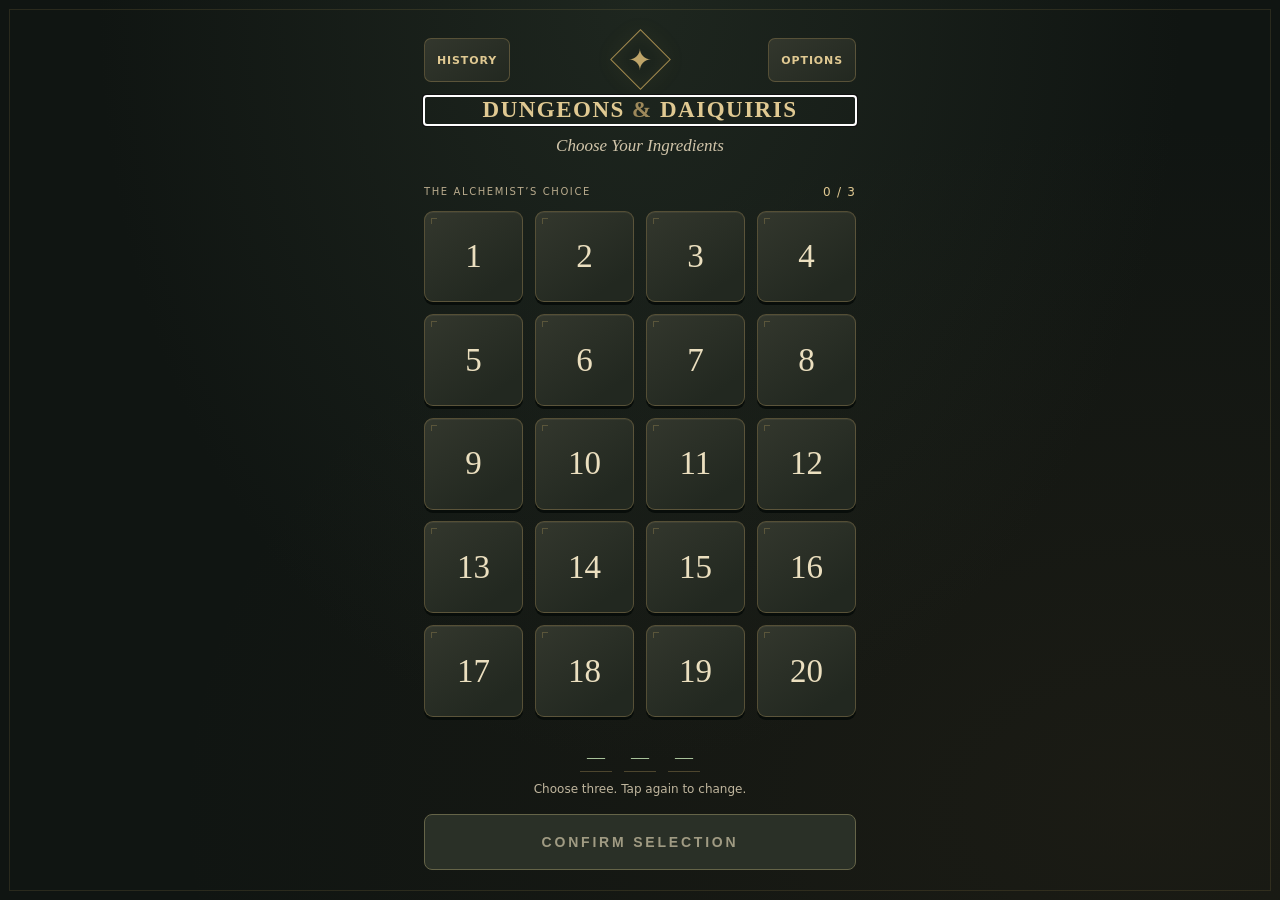
==== index.html @ 2688ceda "Initial Dungeons & Daiquiris deployment" ====
<!doctype html>
<html lang="en">
<head>
  <meta charset="UTF-8">
  <meta name="viewport" content="width=device-width,initial-scale=1,viewport-fit=cover">
  <meta name="theme-color" content="#101512">
  <meta name="apple-mobile-web-app-capable" content="yes">
  <meta name="apple-mobile-web-app-status-bar-style" content="black-translucent">
  <meta name="apple-mobile-web-app-title" content="D&D Controller">
  <link rel="manifest" href="manifest.webmanifest">
  <link rel="apple-touch-icon" href="icons/apple-touch-icon.png">
  <title>Dungeons &amp; Daiquiris</title>
  <link rel="stylesheet" href="styles.css">
  <script src="services/storage.js" defer></script>
  <script src="services/ingredients.js" defer></script>
  <script src="services/drink-generator.js" defer></script>
  <script src="services/drink-history.js" defer></script>
  <script src="services/ai-service.js" defer></script>
  <script src="app.js" defer></script>
  <script src="pwa.js" defer></script>
</head>
<body>
  <main id="main-screen" class="screen" aria-label="D20 ingredient selection">
    <header class="main-header">
      <button id="history" class="small-button history-button" type="button">HISTORY</button>
      <button id="options" class="small-button options-button" type="button">OPTIONS</button>
      <div class="crest" aria-hidden="true"><span>✦</span></div>
      <h1 id="main-title" tabindex="-1">DUNGEONS <span>&amp;</span> DAIQUIRIS</h1>
      <p class="subtitle">Choose Your Ingredients</p>
    </header>
    <section class="selection" aria-label="Ingredient numbers">
      <div class="selection-heading"><span>THE ALCHEMIST’S CHOICE</span><span id="count">0 / 3</span></div>
      <div id="number-grid" class="number-grid"></div>
    </section>
    <footer>
      <div class="choices" aria-label="Selected numbers"><span>—</span><span>—</span><span>—</span></div>
      <p id="status" role="status" aria-live="polite">Choose three. Tap again to change.</p>
      <button id="confirm" class="confirm" type="button" disabled>CONFIRM SELECTION</button>
    </footer>
  </main>
  <section id="editor-screen" class="screen editor-screen" aria-labelledby="editor-title" hidden>
    <header>
      <div class="editor-toolbar"><button id="back" class="small-button" type="button">← BACK</button><span class="selection-heading">THE ALCHEMIST’S LEDGER</span></div>
      <h1 id="editor-title" tabindex="-1">Ingredient List</h1>
      <p class="subtitle">Twenty numbers. Your own concoction.</p>
    </header>
    <form id="ingredient-form" class="ingredient-form">
      <div class="ledger-head" aria-hidden="true"><span>D20</span><span>Ingredient name</span><span>Amount (mL)</span></div>
      <div id="ingredient-rows" class="ingredient-rows"></div>
      <footer class="editor-footer">
        <p id="editor-status" role="status" aria-live="polite">Edit your ingredients, then save.</p>
        <button class="confirm" type="submit">SAVE</button>
      </footer>
    </form>
  </section>
  <section id="history-screen" class="screen content-screen" aria-labelledby="history-title" hidden>
    <header>
      <div class="editor-toolbar"><button id="history-back" class="small-button" type="button">← BACK</button><span class="selection-heading">THE TAVERN REMEMBERS</span></div>
      <h1 id="history-title" tabindex="-1">Drink History</h1>
      <p class="subtitle">A ledger of questionable decisions.</p>
    </header>
    <div id="history-list" class="scroll-content history-list"></div>
    <footer><p id="history-status" role="status" aria-live="polite"></p><button id="clear-history" class="small-button danger-button" type="button">CLEAR HISTORY</button></footer>
  </section>
  <section id="result-screen" class="screen content-screen" aria-labelledby="result-title" hidden>
    <header>
      <div class="editor-toolbar"><button id="result-back" class="small-button" type="button">← BACK</button><span id="result-context" class="selection-heading">YOUR DRINK</span></div>
      <h1 id="result-title" tabindex="-1">Your Drink</h1>
    </header>
    <article id="result-content" class="scroll-content"></article>
    <footer><p id="result-status" role="status" aria-live="polite"></p><button id="pour-next" class="confirm" type="button">POUR NEXT DRINK</button></footer>
  </section>
  <dialog id="confirmation-dialog" aria-labelledby="dialog-title" aria-describedby="dialog-description">
    <h2 id="dialog-title"></h2><p id="dialog-description"></p>
    <div class="dialog-actions"><button id="dialog-cancel" class="small-button" type="button" autofocus>CANCEL</button><button id="dialog-confirm" class="small-button danger-button" type="button"></button></div>
  </dialog>
  <noscript>This local game needs JavaScript enabled to select ingredients and generate drinks.</noscript>
</body>
</html>
---- styles.css ----
:root{color-scheme:dark;font-family:system-ui,sans-serif;background:#101512;color:#ece2c9}*{box-sizing:border-box}body{margin:0;height:100svh;height:100dvh;background:radial-gradient(ellipse at 50% 0%,#33403266,transparent 60%),radial-gradient(ellipse at 90% 90%,#62432322,transparent 60%),#101512}body::before{content:'';position:fixed;inset:9px;border:1px solid #b29a5729;pointer-events:none}.screen{width:min(100%,480px);height:100%;margin:auto;padding:max(20px,env(safe-area-inset-top)) 24px max(20px,env(safe-area-inset-bottom));display:flex;flex-direction:column;gap:clamp(14px,3dvh,28px)}header{text-align:center;flex:0 0 auto}.crest{margin:0 auto 15px;width:43px;height:43px;border:1px solid #a28a4e;transform:rotate(45deg);display:grid;place-items:center;box-shadow:0 0 24px #c5ad5110,inset 0 0 16px #c5ad5110}.crest span{transform:rotate(-45deg);font-size:29px;color:#bea469}h1{font:600 clamp(17px,4.7vw,23px)/1.25 Georgia,serif;letter-spacing:.065em;margin:0;color:#e0c992}h1 span{color:#9e895b}.subtitle{font:italic 17px/1.4 Georgia,serif;margin:9px 0 0;color:#d1c5aa}.selection{flex:1;min-height:0;display:flex;flex-direction:column;gap:12px}.selection-heading{display:flex;justify-content:space-between;align-items:center;color:#b9ab8d;font-size:10px;letter-spacing:.16em}#count{color:#e0c992;font-variant-numeric:tabular-nums;font-size:12px;letter-spacing:.1em}.number-grid{flex:1;min-height:0;display:grid;grid-template-columns:repeat(4,minmax(0,1fr));grid-template-rows:repeat(5,minmax(0,1fr));gap:clamp(7px,1.3dvh,12px)}button{-webkit-tap-highlight-color:transparent;touch-action:manipulation}.number{position:relative;min-height:44px;padding:0;border:1px solid #86744a80;border-radius:9px;background:linear-gradient(145deg,#33372d,#222820 80%);color:#ebdfbf;font:500 clamp(24px,7vw,33px)/1 Georgia,serif;box-shadow:inset 0 1px #e5d6a512,0 3px 0 #080d0a;cursor:pointer;transition:background .18s,border-color .18s,box-shadow .18s}.number::before{content:'';position:absolute;top:6px;left:6px;height:5px;width:5px;border-top:1px solid #ae955955;border-left:1px solid #ae955955}.number:active:not(:disabled){transform:translateY(2px)}.number.selected{color:#e0ffda;background:linear-gradient(145deg,#38683c,#1c442a);border-color:#88bd6b;box-shadow:inset 0 0 18px #92d36b13,0 0 15px #77c96126}.number.selected::after{content:'✓';position:absolute;top:6px;right:7px;font:11px system-ui;color:#a9df93}.number:disabled{cursor:default}.number:disabled:not(.selected){color:#999985;border-color:#555747;background:#20261f;box-shadow:none}button:focus-visible{outline:3px solid #f8e7aa;outline-offset:3px}footer{flex:0 0 auto;text-align:center}.choices{display:flex;justify-content:center;gap:12px}.choices span{width:32px;height:28px;display:grid;place-items:center;border-bottom:1px solid #86744a80;color:#b0caa1;font:18px Georgia,serif}#status{min-height:16px;margin:10px 0 16px;font-size:12px;color:#c0b69e}.confirm{width:100%;height:56px;border:1px solid #d0b97e;border-radius:8px;background:linear-gradient(#dec58a,#bda05f);color:#20271b;font-size:14px;font-weight:750;letter-spacing:.2em;cursor:pointer;box-shadow:0 0 24px #d6b36520}.confirm span{float:right;margin-right:12px;font-size:18px}.confirm:disabled{background:#2a3027;border-color:#656448;color:#a09b83;box-shadow:none;cursor:default}@media(min-height:850px){.screen{padding-top:max(38px,env(safe-area-inset-top));padding-bottom:max(30px,env(safe-area-inset-bottom))}}@media(max-height:670px){.screen{padding-top:max(16px,env(safe-area-inset-top));padding-bottom:max(16px,env(safe-area-inset-bottom));gap:14px}.crest{width:28px;height:28px;margin-bottom:10px}.crest span{font-size:21px}.subtitle{margin-top:5px}.selection{gap:8px}#status{margin:6px 0 10px}.confirm{height:48px}}@media(max-height:480px) and (orientation:landscape){.screen{width:min(100%,900px);display:grid;grid-template-columns:1fr 1.6fr;grid-template-rows:1fr 1fr;gap:12px 24px;padding:16px max(24px,env(safe-area-inset-right)) 16px max(24px,env(safe-area-inset-left))}header{align-self:center}.selection{grid-column:2;grid-row:1 / 3;height:100%}footer{align-self:end}.number-grid{gap:6px}}@media(prefers-reduced-motion:reduce){.number{transition:none}}

/* Options and ingredient ledger reuse the original palette and controls. */
[hidden]{display:none!important}
.main-header{position:relative}
.small-button{min-height:44px;padding:8px 12px;border:1px solid #86744a80;border-radius:7px;background:linear-gradient(145deg,#33372d,#222820);color:#e0c992;font:600 11px system-ui,sans-serif;letter-spacing:.08em;cursor:pointer}
.options-button{position:absolute;right:0;top:0}
.number:disabled:not(.selected){color:#c99388;border-color:#79483e;background:linear-gradient(145deg,#3a2723,#2b201e)}
.editor-screen{width:min(100%,760px)}
.editor-toolbar{display:flex;align-items:center;justify-content:space-between;gap:12px;margin-bottom:16px}
.ingredient-form{display:flex;flex-direction:column;flex:1;min-height:0;gap:10px}
.ledger-head,.ingredient-row{display:grid;grid-template-columns:32px minmax(0,1fr) 100px;gap:10px;align-items:center}
.ledger-head{color:#c6b483;font-size:11px;letter-spacing:.03em;padding:0 8px}
.ingredient-rows{overflow-y:auto;min-height:0;flex:1;overscroll-behavior:contain;scrollbar-color:#86744a #20261f;padding:3px 8px 8px;scroll-padding:8px}
.ingredient-row{padding:8px 0;border-bottom:1px solid #86744a30}
.ingredient-id{font:22px Georgia,serif;color:#e0c992;text-align:center}
.ingredient-row input{width:100%;min-width:0;min-height:46px;border:1px solid #86744a80;border-radius:7px;background:#222820;color:#ece2c9;padding:10px;font:16px system-ui,sans-serif}
.ingredient-row input:focus-visible{outline:2px solid #d0b97e;outline-offset:1px}
.ingredient-amount{text-align:right}
#editor-status{margin:2px 0 12px;color:#c0b69e;font-size:12px;min-height:16px}
.editor-footer{padding-top:4px}
dialog{width:min(90vw,420px);border:1px solid #a28a4e;border-radius:12px;padding:24px;background:#20261f;color:#ece2c9;box-shadow:0 15px 80px #0009}
dialog::backdrop{background:#080d0acc}
dialog h2{margin:0 0 12px;font:24px Georgia,serif;color:#e0c992}
dialog p{font-size:14px;line-height:1.5;color:#d1c5aa}
.dialog-actions{display:flex;justify-content:flex-end;gap:10px;margin-top:22px}
.danger-button{border-color:#a36958;color:#edb6a7;background:#3a2723}
@media(max-width:380px){.ledger-head,.ingredient-row{grid-template-columns:26px minmax(0,1fr) 82px;gap:6px}.editor-screen{padding-left:16px;padding-right:16px}.editor-toolbar .selection-heading{font-size:9px}.options-button{font-size:10px;padding:8px}}
@media(max-height:670px){.main-header .crest{margin-top:4px;margin-bottom:18px}}
@media(max-height:480px) and (orientation:landscape){.editor-screen{display:flex;gap:10px}.editor-toolbar{margin-bottom:6px}.editor-screen .subtitle{display:none}.editor-screen h1{font-size:20px}.options-button{top:-20px}.editor-footer .confirm{height:44px}}

/* Full local game: existing grid, palette and type remain unchanged. */
.history-button{position:absolute;left:0;top:0}
.small-button:disabled{opacity:.5;cursor:default}
.content-screen{width:min(100%,760px)}
.scroll-content{flex:1;min-height:0;overflow-y:auto;overscroll-behavior:contain;scrollbar-color:#86744a #20261f;padding:2px 8px 12px;scroll-padding:12px}
.content-screen header{width:100%}
.content-screen footer p{font-size:12px;color:#c0b69e;margin:0 0 12px}
.content-screen footer p:empty{display:none}
.drink-name{font:italic 28px/1.25 Georgia,serif;color:#e0c992;margin:4px 0 10px}
.bartender-summary{font:italic 16px/1.5 Georgia,serif;color:#d1c5aa;margin:0 0 12px}
.entry-date{display:block;color:#b9ab8d;font-size:11px;line-height:1.5}
.result-section{margin-top:24px}
.section-title{font:600 11px/1.4 system-ui,sans-serif;letter-spacing:.13em;color:#c6b483;margin:0 0 12px}
.recipe-row{display:grid;grid-template-columns:34px minmax(0,1fr) auto;gap:10px;align-items:center;border-bottom:1px solid #86744a40;padding:13px 0}
.roll-badge{display:grid;place-items:center;width:32px;height:34px;border:1px solid #88bd6b80;border-radius:6px;background:#1c442a;color:#e0ffda;font:20px Georgia,serif}
.recipe-details{min-width:0}.recipe-details strong{font-size:15px;font-weight:500;overflow-wrap:anywhere}.recipe-details small{display:block;margin-top:5px;font-size:11px;line-height:1.5;color:#b9ab8d}
.recipe-amount{font-size:14px;color:#e0c992;white-space:nowrap}
.addition{font-size:14px;line-height:1.5;color:#c9d3b5;margin:8px 0}
.drink-stats{display:grid;grid-template-columns:repeat(3,minmax(0,1fr));gap:8px;margin-top:22px;padding:16px 0;border-top:1px solid #86744a50;border-bottom:1px solid #86744a50}
.drink-stats span{display:block;font-size:9px;letter-spacing:.06em;color:#b9ab8d;margin-bottom:7px}.drink-stats strong{font:19px Georgia,serif;color:#e0c992}
.preparation-method{font:italic 19px Georgia,serif;color:#e0c992}.preparation-steps{padding-left:22px;margin:0}.preparation-steps li{padding-left:3px;margin:10px 0;font-size:14px;line-height:1.65;overflow-wrap:anywhere}
.warning-panel{border-left:2px solid #b78558;padding:14px;background:#3a272355;border-radius:0 8px 8px 0}.warning-panel p{font-size:13px;line-height:1.6;margin:8px 0;color:#e1c2a3}
.generator-note{font-size:12px;line-height:1.6;color:#b9ab8d;overflow-wrap:anywhere}
.history-list{display:flex;flex-direction:column;gap:12px}
.history-entry{flex:none;width:100%;padding:18px;text-align:left;border:1px solid #86744a80;border-radius:9px;background:linear-gradient(145deg,#33372d,#222820);color:#ece2c9;cursor:pointer}
.entry-title{display:block;font:22px Georgia,serif;color:#e0c992;margin:8px 0 12px}.entry-ingredient{display:block;font:13px/1.7 system-ui,sans-serif;overflow-wrap:anywhere}.entry-volume{display:block;font:10px system-ui,sans-serif;letter-spacing:.08em;color:#c6b483;margin-top:14px}
.empty-state{color:#c0b69e;line-height:1.7;font-size:15px;padding:24px 0}
.dialog-actions{flex-wrap:wrap}.dialog-actions button{flex:1;white-space:nowrap}
@media(max-height:670px){.main-header .crest{margin-bottom:18px}.history-button{font-size:10px;padding:8px}}
@media(max-height:480px) and (orientation:landscape){.history-button{top:-20px}.content-screen{display:flex;gap:12px}.content-screen h1{font-size:20px}.content-screen .subtitle{display:none}.content-screen .confirm{height:44px}.content-screen .editor-toolbar{margin-bottom:6px}}
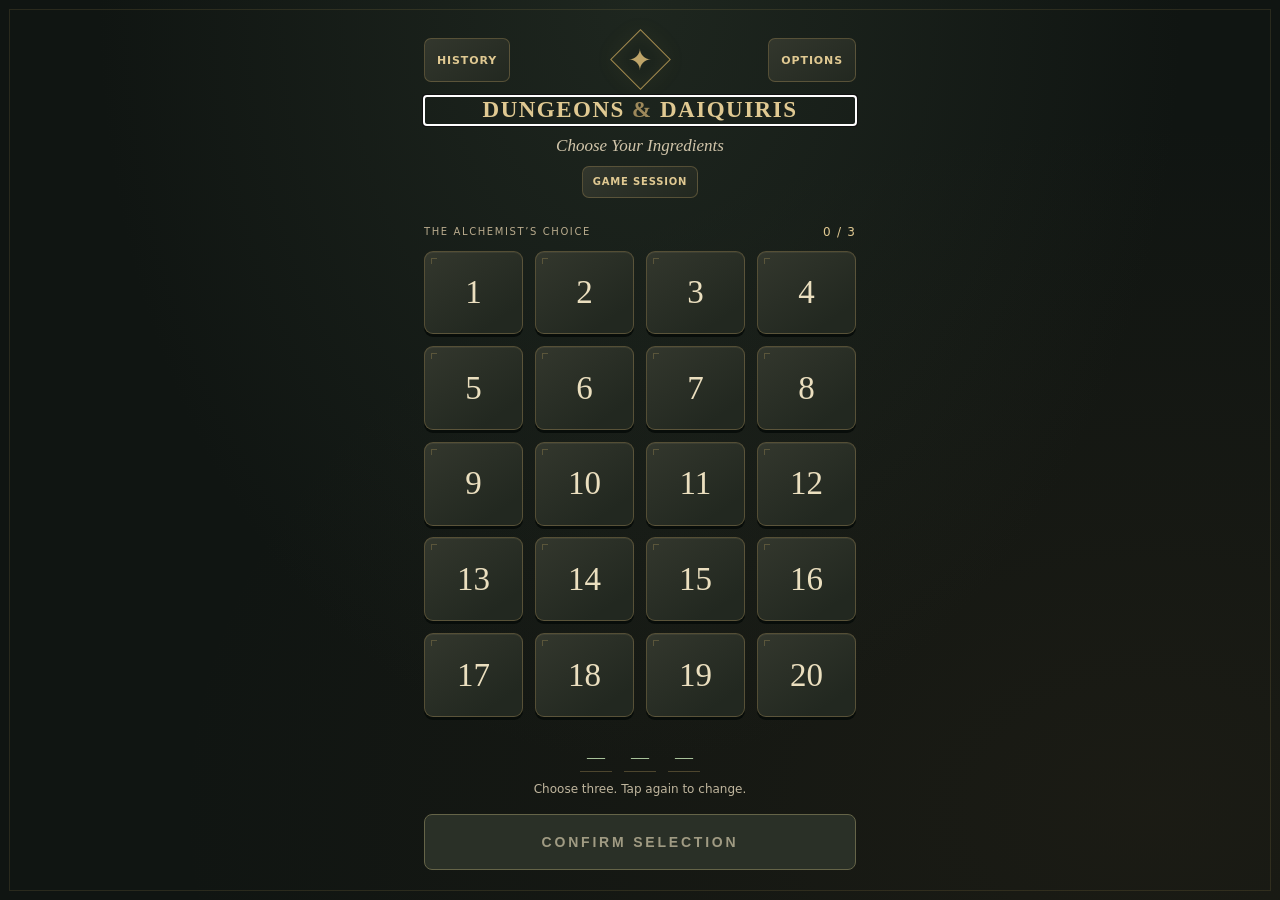
==== commit f00304b4: "Phase 1 - Supabase integration" ====
--- a/index.html
+++ b/index.html
@@ -16,6 +16,10 @@
   <script src="services/drink-generator.js" defer></script>
   <script src="services/drink-history.js" defer></script>
   <script src="services/ai-service.js" defer></script>
+  <script src="config.js" defer></script>
+  <script src="services/supabase.js" defer></script>
+  <script src="services/session.js" defer></script>
+  <script src="session-ui.js" defer></script>
   <script src="app.js" defer></script>
   <script src="pwa.js" defer></script>
 </head>
@@ -27,6 +31,7 @@
       <div class="crest" aria-hidden="true"><span>✦</span></div>
       <h1 id="main-title" tabindex="-1">DUNGEONS <span>&amp;</span> DAIQUIRIS</h1>
       <p class="subtitle">Choose Your Ingredients</p>
+      <button id="session-open" class="small-button" type="button">GAME SESSION</button>
     </header>
     <section class="selection" aria-label="Ingredient numbers">
       <div class="selection-heading"><span>THE ALCHEMIST’S CHOICE</span><span id="count">0 / 3</span></div>
@@ -45,7 +50,7 @@
       <p class="subtitle">Twenty numbers. Your own concoction.</p>
     </header>
     <form id="ingredient-form" class="ingredient-form">
-      <div class="ledger-head" aria-hidden="true"><span>D20</span><span>Ingredient name</span><span>Amount (mL)</span></div>
+      <div class="ledger-head" aria-hidden="true"><span>D20</span><span>Ingredient name</span><span>mL</span><span>ABV %</span></div>
       <div id="ingredient-rows" class="ingredient-rows"></div>
       <footer class="editor-footer">
         <p id="editor-status" role="status" aria-live="polite">Edit your ingredients, then save.</p>
@@ -70,6 +75,23 @@
     <article id="result-content" class="scroll-content"></article>
     <footer><p id="result-status" role="status" aria-live="polite"></p><button id="pour-next" class="confirm" type="button">POUR NEXT DRINK</button></footer>
   </section>
+  <dialog id="session-dialog" aria-labelledby="session-title">
+    <h2 id="session-title">Game session</h2>
+    <p id="cloud-status" role="status" aria-live="polite">Offline mode. Local drinks and settings stay on this device.</p>
+    <form id="session-create"><label>Session name<input id="session-name" maxlength="100" required value="Christmas Poker — 5 December 2026"></label><button class="small-button" type="submit">CREATE SESSION</button></form>
+    <button id="session-restore" class="small-button" type="button">RESTORE / REVIEW SESSION</button>
+    <p id="session-detail"></p>
+    <label>Read-only iPad link<input id="presentation-link" readonly aria-label="Read-only iPad link"></label>
+    <p>Copy this link to the iPad. Anyone with it can view this session, but cannot edit it.</p>
+    <button id="session-use-config" class="small-button" type="button">USE SESSION INGREDIENTS</button>
+    <button id="session-publish-config" class="small-button" type="button">PUBLISH DEVICE INGREDIENTS</button>
+    <button id="session-publish-drink" class="small-button" type="button">PUBLISH CURRENT DRINK / WAITING SCREEN</button>
+    <button id="session-use-drink" class="small-button" type="button">RESTORE CURRENT DRINK</button>
+    <form id="player-register"><label>Player name<input id="player-name" required maxlength="80"></label><button class="small-button" type="submit">REGISTER PLAYER</button></form>
+    <ul id="session-players"></ul>
+    <button id="session-retry" class="small-button" type="button">RETRY SYNC</button>
+    <button id="session-close" class="small-button" type="button">CLOSE</button>
+  </dialog>
   <dialog id="confirmation-dialog" aria-labelledby="dialog-title" aria-describedby="dialog-description">
     <h2 id="dialog-title"></h2><p id="dialog-description"></p>
     <div class="dialog-actions"><button id="dialog-cancel" class="small-button" type="button" autofocus>CANCEL</button><button id="dialog-confirm" class="small-button danger-button" type="button"></button></div>
--- a/styles.css
+++ b/styles.css
@@ -59,3 +59,13 @@
 .dialog-actions{flex-wrap:wrap}.dialog-actions button{flex:1;white-space:nowrap}
 @media(max-height:670px){.main-header .crest{margin-bottom:18px}.history-button{font-size:10px;padding:8px}}
 @media(max-height:480px) and (orientation:landscape){.history-button{top:-20px}.content-screen{display:flex;gap:12px}.content-screen h1{font-size:20px}.content-screen .subtitle{display:none}.content-screen .confirm{height:44px}.content-screen .editor-toolbar{margin-bottom:6px}}
+/* Session controls and ABV column. */
+#session-open{min-height:32px;margin-top:8px;padding:6px 10px;font-size:10px}
+.ledger-head,.ingredient-row{grid-template-columns:26px minmax(0,1fr) 72px 66px;gap:6px}
+.ingredient-row input{padding:8px 5px}.ingredient-abv{text-align:right}
+#session-dialog{max-height:90dvh;overflow-y:auto}#session-dialog label{display:block;font-size:13px;margin:12px 0}
+#session-dialog input{display:block;width:100%;margin-top:6px;min-height:44px;padding:9px;background:#101512;border:1px solid #86744a;color:#ece2c9;border-radius:6px;font:16px system-ui}
+#session-dialog button{margin:4px 0}#session-dialog form{margin:12px 0}#session-players{padding-left:20px}
+#session-detail{overflow-wrap:anywhere;font-size:12px}
+@media(max-width:380px){.ledger-head,.ingredient-row{grid-template-columns:22px minmax(0,1fr) 58px 54px;gap:4px}}
+@media(max-height:480px) and (orientation:landscape){#session-open{margin-top:4px}}
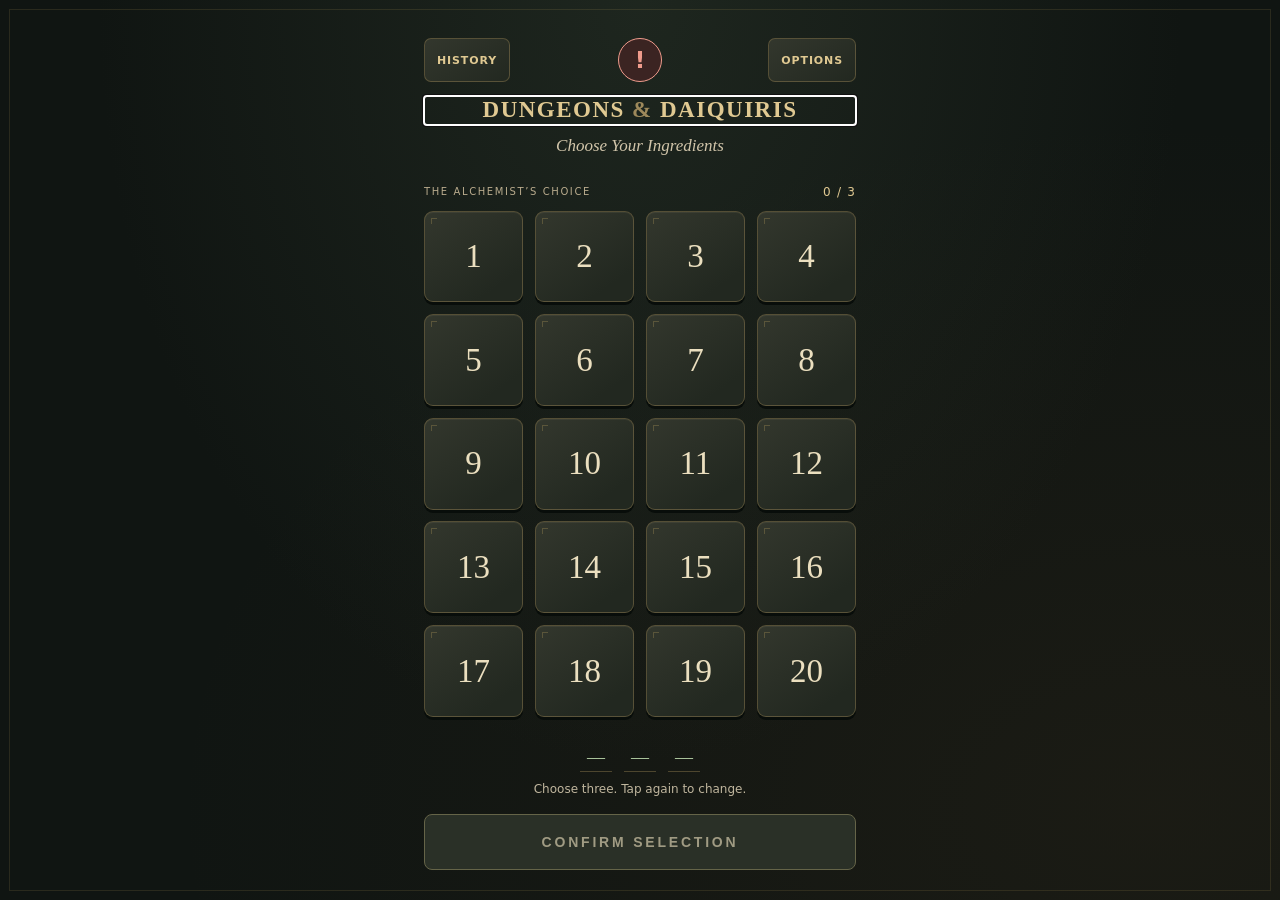
==== commit 9b581164: "Use one permanent game with QR pairing" ====
--- a/index.html
+++ b/index.html
@@ -19,6 +19,8 @@
   <script src="config.js" defer></script>
   <script src="services/supabase.js" defer></script>
   <script src="services/session.js" defer></script>
+  <script src="services/connection.js" defer></script>
+  <script src="services/qr.js" defer></script>
   <script src="session-ui.js" defer></script>
   <script src="app.js" defer></script>
   <script src="pwa.js" defer></script>
@@ -31,7 +33,7 @@
       <div class="crest" aria-hidden="true"><span>✦</span></div>
       <h1 id="main-title" tabindex="-1">DUNGEONS <span>&amp;</span> DAIQUIRIS</h1>
       <p class="subtitle">Choose Your Ingredients</p>
-      <button id="session-open" class="small-button" type="button">GAME SESSION</button>
+      <button id="session-open" class="connection-indicator" data-connection="connecting" type="button" aria-label="Connecting — pair iPad">&#8226;</button>
     </header>
     <section class="selection" aria-label="Ingredient numbers">
       <div class="selection-heading"><span>THE ALCHEMIST’S CHOICE</span><span id="count">0 / 3</span></div>
@@ -76,20 +78,23 @@
     <footer><p id="result-status" role="status" aria-live="polite"></p><button id="pour-next" class="confirm" type="button">POUR NEXT DRINK</button></footer>
   </section>
   <dialog id="session-dialog" aria-labelledby="session-title">
-    <h2 id="session-title">Game session</h2>
-    <p id="cloud-status" role="status" aria-live="polite">Offline mode. Local drinks and settings stay on this device.</p>
-    <form id="session-create"><label>Session name<input id="session-name" maxlength="100" required value="Christmas Poker — 5 December 2026"></label><button class="small-button" type="submit">CREATE SESSION</button></form>
-    <button id="session-restore" class="small-button" type="button">RESTORE / REVIEW SESSION</button>
-    <p id="session-detail"></p>
-    <label>Read-only iPad link<input id="presentation-link" readonly aria-label="Read-only iPad link"></label>
-    <p>Copy this link to the iPad. Anyone with it can view this session, but cannot edit it.</p>
-    <button id="session-use-config" class="small-button" type="button">USE SESSION INGREDIENTS</button>
-    <button id="session-publish-config" class="small-button" type="button">PUBLISH DEVICE INGREDIENTS</button>
-    <button id="session-publish-drink" class="small-button" type="button">PUBLISH CURRENT DRINK / WAITING SCREEN</button>
-    <button id="session-use-drink" class="small-button" type="button">RESTORE CURRENT DRINK</button>
-    <form id="player-register"><label>Player name<input id="player-name" required maxlength="80"></label><button class="small-button" type="submit">REGISTER PLAYER</button></form>
-    <ul id="session-players"></ul>
-    <button id="session-retry" class="small-button" type="button">RETRY SYNC</button>
+    <h2 id="session-title">Pair the iPad</h2>
+    <p id="cloud-status" role="status" aria-live="polite">Connecting to the game.</p>
+    <div id="presentation-qr"></div>
+    <p id="pairing-help"></p>
+    <label>Read-only presentation link<input id="presentation-link" readonly aria-label="Read-only iPad link"></label>
+    <button id="copy-presentation-link" class="small-button" type="button" disabled>COPY LINK</button>
+    <p id="copy-status" role="status"></p>
+    <details id="session-tools" hidden>
+      <summary>Players and saved data</summary>
+      <form id="player-register"><label>Player name<input id="player-name" required maxlength="80"></label><button class="small-button" type="submit">REGISTER PLAYER</button></form>
+      <ul id="session-players"></ul>
+      <button id="session-use-config" class="small-button" type="button">USE SHARED INGREDIENTS</button>
+      <button id="session-publish-config" class="small-button" type="button">PUBLISH DEVICE INGREDIENTS</button>
+      <button id="session-use-drink" class="small-button" type="button">RESTORE SHARED DRINK</button>
+      <button id="session-publish-drink" class="small-button" type="button">PUBLISH CURRENT DRINK / WAITING SCREEN</button>
+    </details>
+    <button id="session-retry" class="small-button" type="button">RETRY CONNECTION</button>
     <button id="session-close" class="small-button" type="button">CLOSE</button>
   </dialog>
   <dialog id="confirmation-dialog" aria-labelledby="dialog-title" aria-describedby="dialog-description">
--- a/styles.css
+++ b/styles.css
@@ -69,3 +69,12 @@
 #session-detail{overflow-wrap:anywhere;font-size:12px}
 @media(max-width:380px){.ledger-head,.ingredient-row{grid-template-columns:22px minmax(0,1fr) 58px 54px;gap:4px}}
 @media(max-height:480px) and (orientation:landscape){#session-open{margin-top:4px}}
+/* Compact connection control replaces the decorative main-screen crest. */
+#session-open.connection-indicator{position:absolute;z-index:5;top:0;left:50%;transform:translateX(-50%);width:44px;height:44px;min-height:44px;margin:0;padding:0;border:1px solid currentColor;border-radius:50%;background:#142018;font:bold 23px/1 system-ui;cursor:pointer;color:#edbf65}
+#session-open[data-connection="connected"]{color:#a5df96;background:#183724}
+#session-open[data-connection="offline"]{color:#ef9b8c;background:#3b2422}
+#presentation-qr{display:flex;justify-content:center;margin:18px 0}
+#presentation-qr svg{display:block;width:min(100%,300px);height:auto;border-radius:4px}
+#session-tools{margin:20px 0;text-align:left}#session-tools summary{cursor:pointer;min-height:44px;padding:12px 0}
+
+.main-header .crest{visibility:hidden}
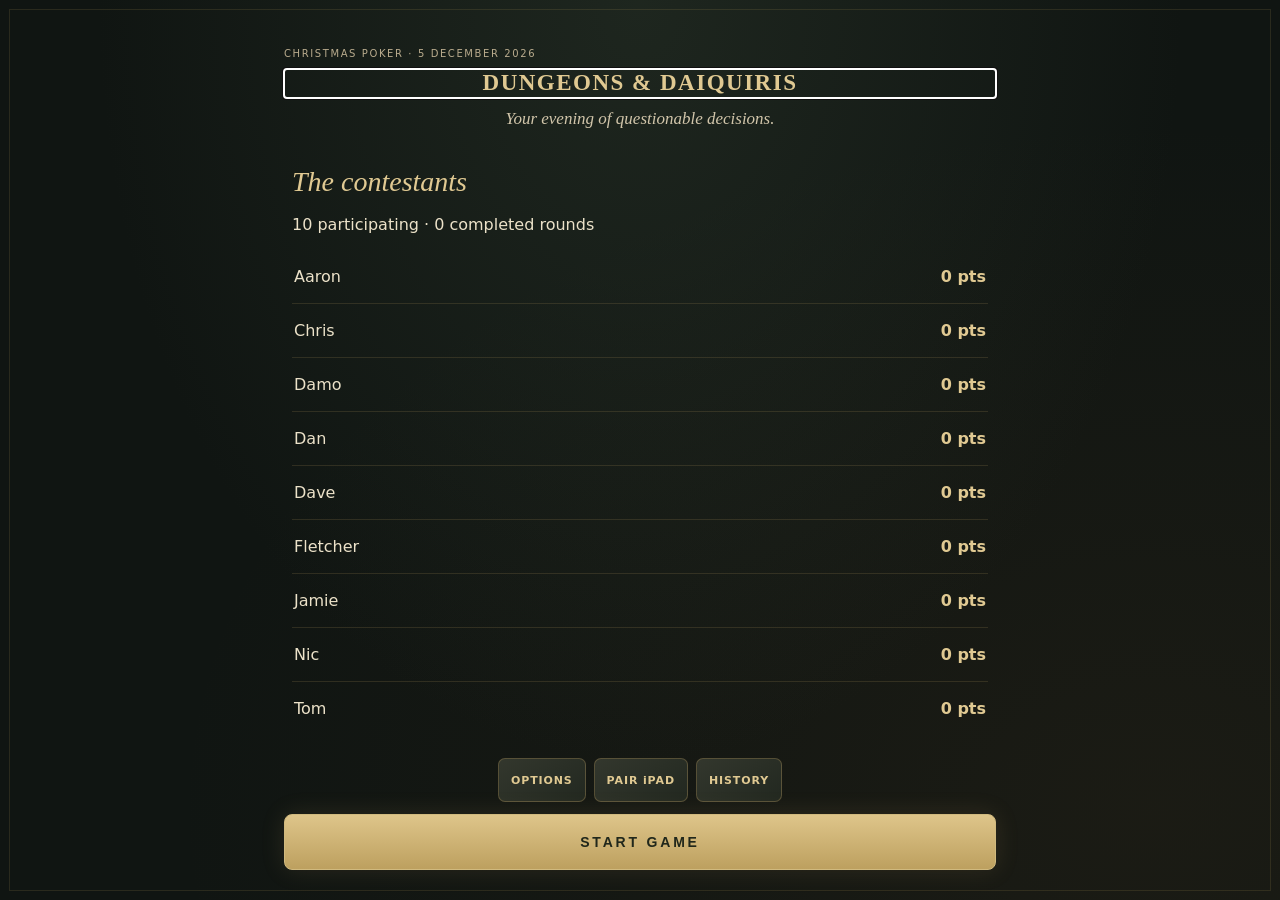
==== commit bb0b9fc1: "Phone gameplay" ====
--- a/index.html
+++ b/index.html
@@ -14,7 +14,9 @@
   <script src="services/storage.js" defer></script>
   <script src="services/ingredients.js" defer></script>
   <script src="services/drink-generator.js" defer></script>
+  <script src="services/serving-settings.js" defer></script>
   <script src="services/drink-history.js" defer></script>
+  <script src="services/gameplay.js" defer></script>
   <script src="services/ai-service.js" defer></script>
   <script src="config.js" defer></script>
   <script src="services/supabase.js" defer></script>
@@ -26,13 +28,32 @@
   <script src="pwa.js" defer></script>
 </head>
 <body>
+  <section id="welcome-screen" class="screen content-screen" aria-labelledby="welcome-title" hidden>
+    <header><p class="selection-heading">CHRISTMAS POKER · 5 DECEMBER 2026</p><h1 id="welcome-title" tabindex="-1">DUNGEONS &amp; DAIQUIRIS</h1><p class="subtitle">Your evening of questionable decisions.</p></header>
+    <div class="scroll-content"><h2 class="drink-name">The contestants</h2><p id="game-summary"></p><div id="leaderboard" class="leaderboard"></div><p id="welcome-status" role="status"></p></div>
+    <footer><div class="option-tabs"><button id="welcome-options" class="small-button" type="button">OPTIONS</button><button id="welcome-pair" class="small-button" type="button">PAIR iPAD</button><button id="welcome-history" class="small-button" type="button">HISTORY</button></div><button id="start-game" class="confirm" type="button">START GAME</button></footer>
+  </section>
+  <section id="players-screen" class="screen content-screen" aria-labelledby="players-title" hidden>
+    <header><div class="editor-toolbar"><button id="players-back" class="small-button" type="button">BACK</button><button id="players-ingredients" class="small-button" type="button">INGREDIENTS</button></div><h1 id="players-title" tabindex="-1">Participating contestants</h1><p class="subtitle">Uncheck anyone who is not attending.</p></header>
+    <div class="scroll-content"><div id="contestant-list"></div><form id="contestant-add"><label for="contestant-name">Add contestant</label><div class="add-contestant"><input id="contestant-name" maxlength="80" required autocomplete="off"><button class="small-button" type="submit">ADD PLAYER</button></div></form></div>
+    <footer><p id="players-status" role="status"></p><button id="players-done" class="confirm" type="button">DONE</button></footer>
+  </section>
+  <section id="winners-screen" class="screen content-screen" aria-labelledby="winners-title" hidden>
+    <header><div class="editor-toolbar"><button id="winners-back" class="small-button" type="button">BACK TO DRINK</button></div><h1 id="winners-title" tabindex="-1">Who claimed the drink?</h1><p id="winners-drink" class="subtitle"></p></header>
+    <div class="scroll-content"><p>Choose 1–3 contestants. Recipes remain a batch for two: split that batch if three people share it. Do not pour an extra serving.</p><div id="winner-list"></div></div>
+    <footer><p id="winners-status" role="status"></p><button id="winners-next" class="confirm" type="button" disabled>NEXT · AWARD POINTS</button></footer>
+  </section>
+  <dialog id="award-dialog" aria-labelledby="award-title">
+    <h2 id="award-title">Award points</h2><p id="award-drink"></p><p id="award-range"></p>
+    <form id="award-form"><label for="agreed-points">Agreed points for each contestant</label><input id="agreed-points" type="number" inputmode="numeric" pattern="[0-9]*" step="1" required><div id="award-winners"></div><p id="award-status" role="status"></p><div class="dialog-actions"><button id="award-cancel" class="small-button" type="button">BACK</button><button id="complete-round" class="small-button" type="submit">COMPLETE ROUND</button></div></form>
+  </dialog>
   <main id="main-screen" class="screen" aria-label="D20 ingredient selection">
     <header class="main-header">
       <button id="history" class="small-button history-button" type="button">HISTORY</button>
       <button id="options" class="small-button options-button" type="button">OPTIONS</button>
       <div class="crest" aria-hidden="true"><span>✦</span></div>
       <h1 id="main-title" tabindex="-1">DUNGEONS <span>&amp;</span> DAIQUIRIS</h1>
-      <p class="subtitle">Choose Your Ingredients</p>
+      <p class="subtitle">Roll three D20s. Enter the numbers.</p><button id="game-home" class="small-button" type="button">CONTESTANTS &amp; TOTALS</button>
       <button id="session-open" class="connection-indicator" data-connection="connecting" type="button" aria-label="Connecting — pair iPad">&#8226;</button>
     </header>
     <section class="selection" aria-label="Ingredient numbers">
@@ -48,6 +69,7 @@
   <section id="editor-screen" class="screen editor-screen" aria-labelledby="editor-title" hidden>
     <header>
       <div class="editor-toolbar"><button id="back" class="small-button" type="button">← BACK</button><span class="selection-heading">THE ALCHEMIST’S LEDGER</span></div>
+      <div class="option-tabs"><button id="options-players" class="small-button" type="button">CONTESTANTS</button><button id="serving-options" class="small-button" type="button">SERVING SIZES</button></div>
       <h1 id="editor-title" tabindex="-1">Ingredient List</h1>
       <p class="subtitle">Twenty numbers. Your own concoction.</p>
     </header>
@@ -75,8 +97,26 @@
       <h1 id="result-title" tabindex="-1">Your Drink</h1>
     </header>
     <article id="result-content" class="scroll-content"></article>
-    <footer><p id="result-status" role="status" aria-live="polite"></p><button id="pour-next" class="confirm" type="button">POUR NEXT DRINK</button></footer>
+    <footer><button id="skip-drink" class="small-button" type="button">SKIP WITHOUT POINTS</button><p id="result-status" role="status" aria-live="polite"></p><button id="pour-next" class="confirm" type="button">POUR NEXT DRINK</button></footer>
   </section>
+  <dialog id="serving-dialog" aria-labelledby="serving-title">
+    <h2 id="serving-title">Serving sizes</h2>
+    <p>Limits apply to one serving. Each new recipe also includes a two-serving batch. Existing drinks keep their original amounts.</p>
+    <form id="serving-form">
+      <label>Standard maximum (15–90 mL)<input name="maxServingMl" type="number" min="15" max="90" step="0.01" required></label>
+      <label>Shot target (5–15 mL)<input name="shotMl" type="number" min="5" max="15" step="0.01" required></label>
+      <label>Combined spirits/liqueurs maximum (0–30 mL)<input name="maxSpiritMl" type="number" min="0" max="30" step="0.01" required></label>
+      <label>Other difficult rolls maximum (15–45 mL)<input name="smallServingMl" type="number" min="15" max="45" step="0.01" required></label>
+      <label>Estimated hot-sauce mL per drop<input name="dropMl" type="number" min="0.01" max="0.1" step="0.01" required></label>
+      <label><input name="autoLime" type="checkbox"> Allow small balancing lime additions from slot 18</label>
+      <label><input name="waterAvailable" type="checkbox"> Chilled water is available for optional dilution</label>
+      <label><input name="iceAvailable" type="checkbox"> Ice is available for preparation</label>
+      <p>Automatic lime needs a non-zero, non-alcoholic lime slot. No automatic lime with dairy or existing acidity. Drop volume is an estimate; calibrate for your sauce/dropper.</p>
+      <p id="serving-status" role="status"></p>
+      <button type="submit" class="small-button">SAVE SERVING SIZES</button>
+      <button id="serving-close" type="button" class="small-button">CANCEL</button>
+    </form>
+  </dialog>
   <dialog id="session-dialog" aria-labelledby="session-title">
     <h2 id="session-title">Pair the iPad</h2>
     <p id="cloud-status" role="status" aria-live="polite">Connecting to the game.</p>
--- a/styles.css
+++ b/styles.css
@@ -78,3 +78,15 @@
 #session-tools{margin:20px 0;text-align:left}#session-tools summary{cursor:pointer;min-height:44px;padding:12px 0}
 
 .main-header .crest{visibility:hidden}
+#serving-dialog{max-height:90dvh;overflow-y:auto}#serving-form label{display:block;font-size:13px;line-height:1.5;margin:12px 0}#serving-form input[type=number]{display:block;width:100%;min-height:44px;border:1px solid #86744a80;border-radius:7px;background:#101512;color:#ece2c9;padding:9px;font:16px system-ui}#serving-form input[type=checkbox]{margin-right:8px;width:20px;height:20px;vertical-align:middle}.serving-basis{font-size:12px;color:#d6bc7b;letter-spacing:.05em}.blocked-recipe{font-weight:bold;color:#ffc2ac;background:#522b24;padding:14px;border-radius:8px}
+/* Phone game flow: large touch targets, fixed action footer, scrollable ledger. */
+.option-tabs{display:flex;gap:8px;justify-content:center;flex-wrap:wrap;margin-bottom:12px}
+.contestant-row{display:flex;align-items:center;gap:12px;min-height:54px;padding:10px 2px;border-bottom:1px solid #86744a40;font-size:16px;text-align:left;overflow-wrap:anywhere}
+.contestant-row input{width:24px;height:24px;flex:none;accent-color:#bda05f}.contestant-row strong{margin-left:auto;white-space:nowrap;color:#e0c992}
+.add-contestant{display:flex;gap:8px;margin:8px 0 16px}.add-contestant input{min-width:0;flex:1}
+#contestant-add{margin-top:20px}#contestant-name,#agreed-points{min-height:48px;padding:10px;font:18px system-ui;color:#ece2c9;border:1px solid #86744a;border-radius:7px;background:#101512}
+#agreed-points{display:block;width:100%;margin:10px 0 20px;font-size:28px}
+#award-dialog{max-height:90dvh;overflow:auto}.award-recipient{display:flex;align-items:center;justify-content:space-between;gap:8px;margin:12px 0;flex-wrap:wrap}.award-recipient button[aria-pressed=true]{background:#623f25;border-color:#d0b97e}#skip-drink{margin-bottom:10px}#game-home{min-height:34px;margin-top:8px}
+#welcome-status,#players-status,#winners-status{font-size:13px;line-height:1.5;color:#d1c5aa}
+#game-home{min-height:44px}
+@media(max-height:670px){.main-header .subtitle{display:none}}
